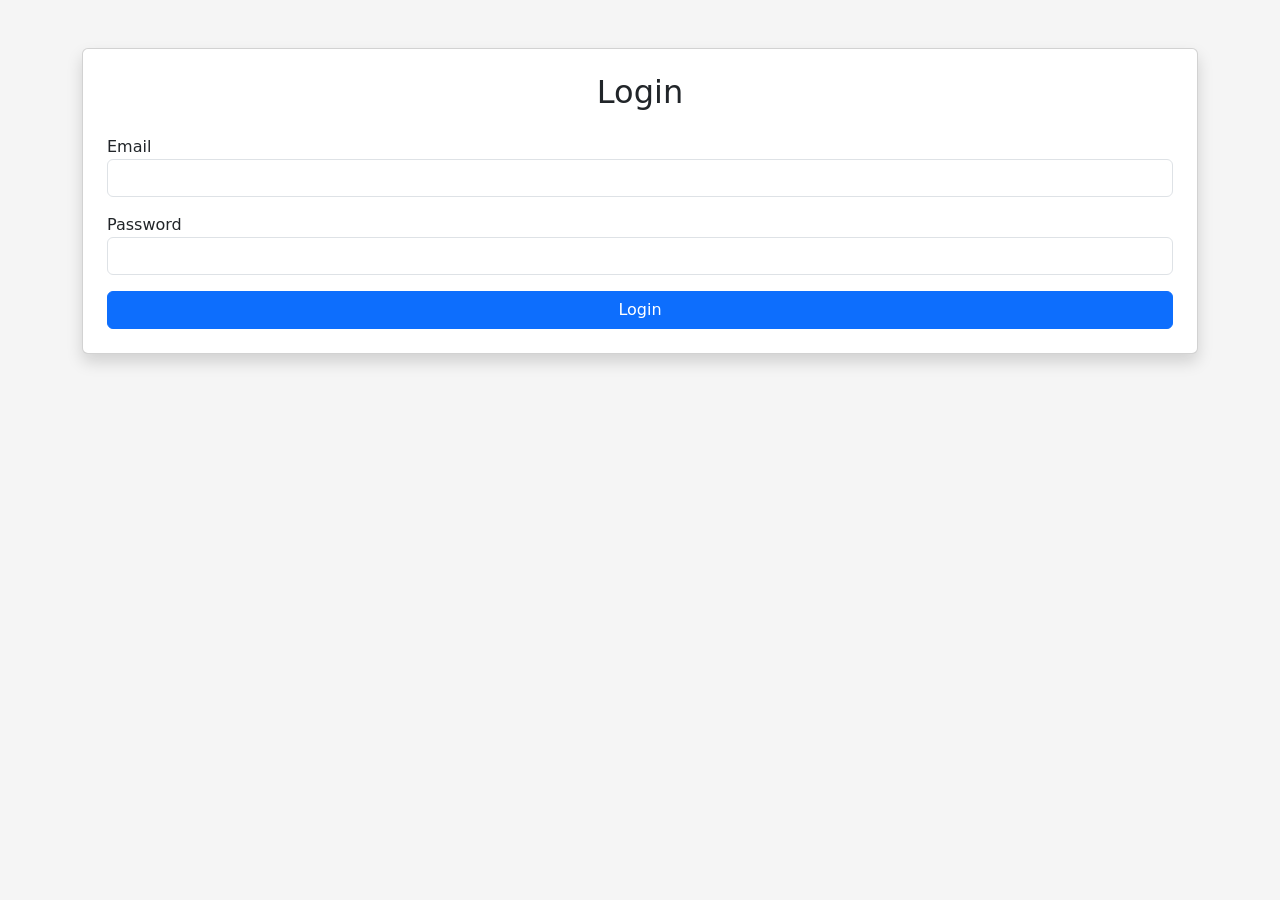
==== frontend/index.html @ d1f4c6a6 "Completed project setup and frontend structure" ====
<!DOCTYPE html>
<html lang="en">
<head>
    <meta charset="UTF-8">
    <meta name="viewport" content="width=device-width, initial-scale=1.0">
    <title>Employee Management</title>

    <link href="https://cdn.jsdelivr.net/npm/bootstrap@5.3.3/dist/css/bootstrap.min.css" rel="stylesheet">

    <link rel="stylesheet" href="style.css">
</head>
<body>

    <div class="container mt-5">
        <div class="card p-4 shadow">
            <h2 class="text-center mb-4">Login</h2>

            <form>
                <div class="mb-3">
                    <label>Email</label>
                    <input type="email" class="form-control">
                </div>

                <div class="mb-3">
                    <label>Password</label>
                    <input type="password" class="form-control">
                </div>

                <button class="btn btn-primary w-100">
                    Login
                </button>
            </form>
        </div>
    </div>

    <script src="script.js"></script>

</body>
</html>
---- frontend/style.css ----
body {
    background-color: #f5f5f5;
}
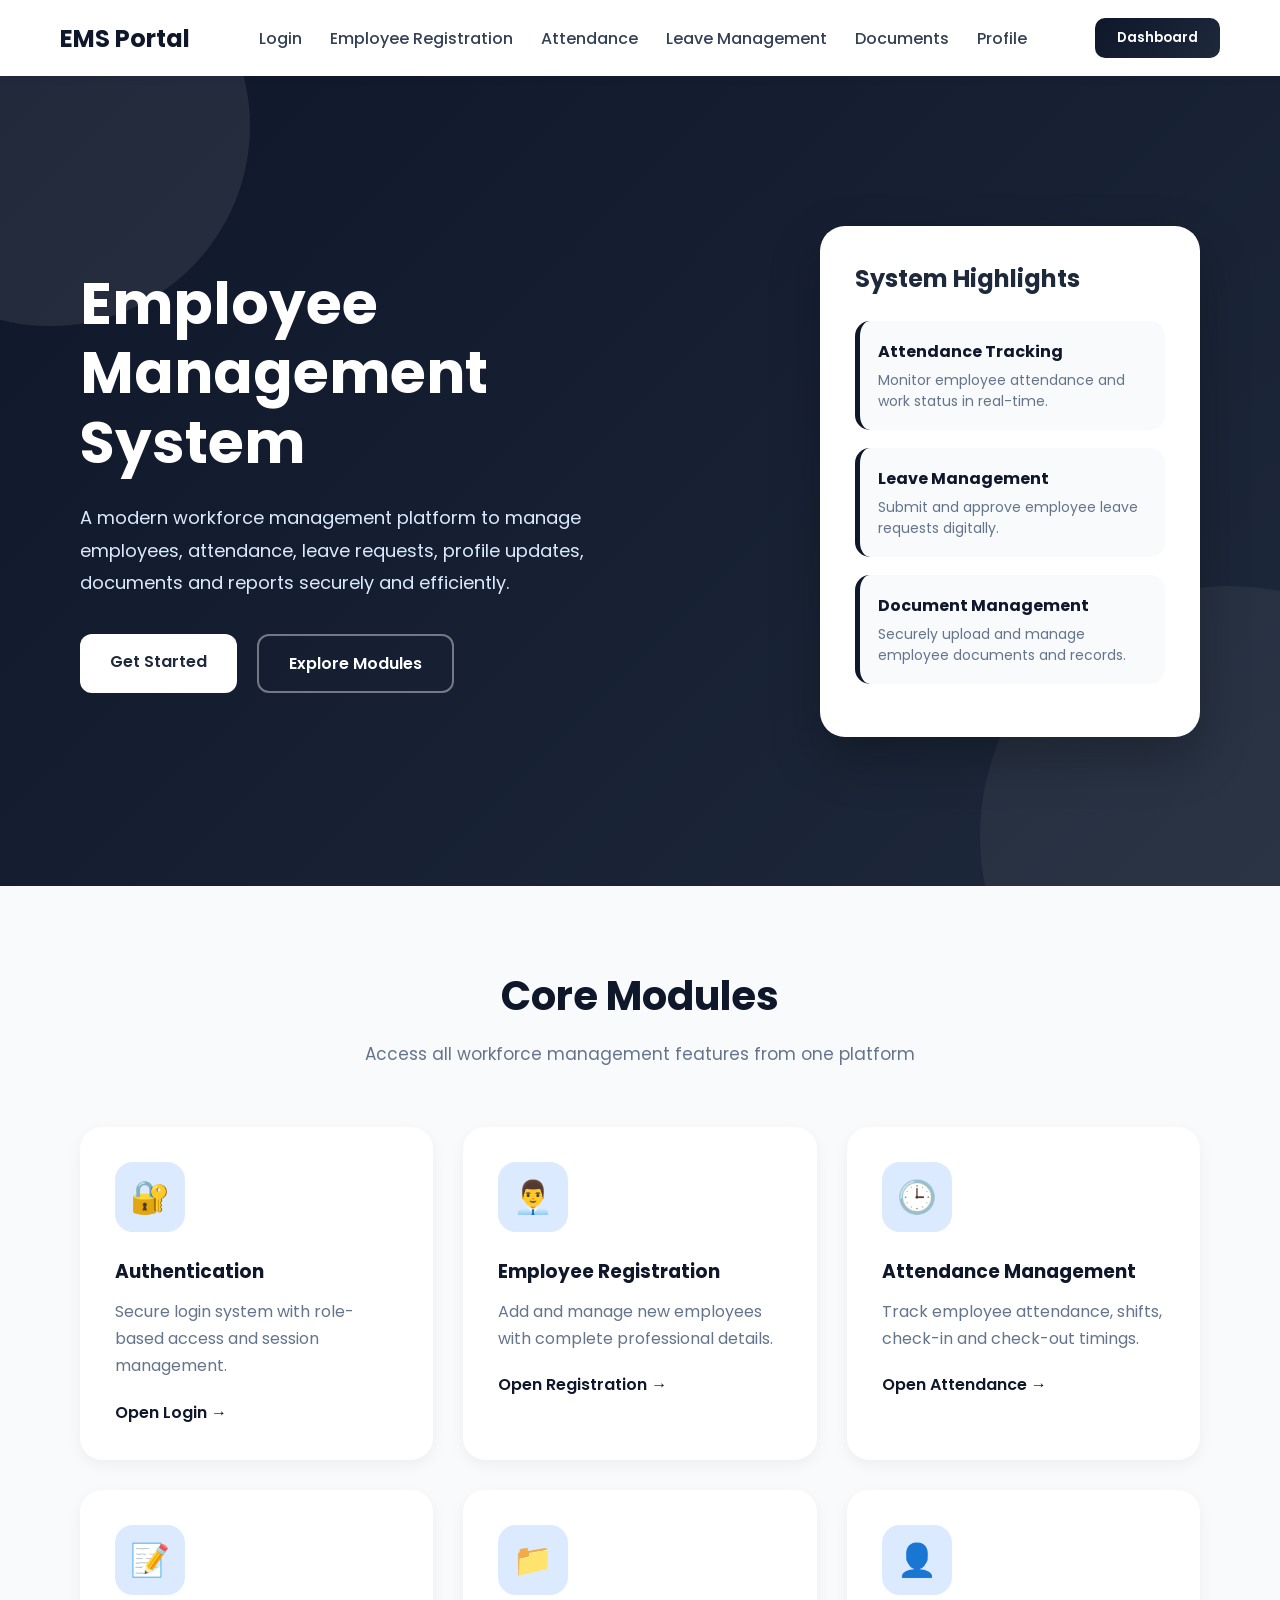
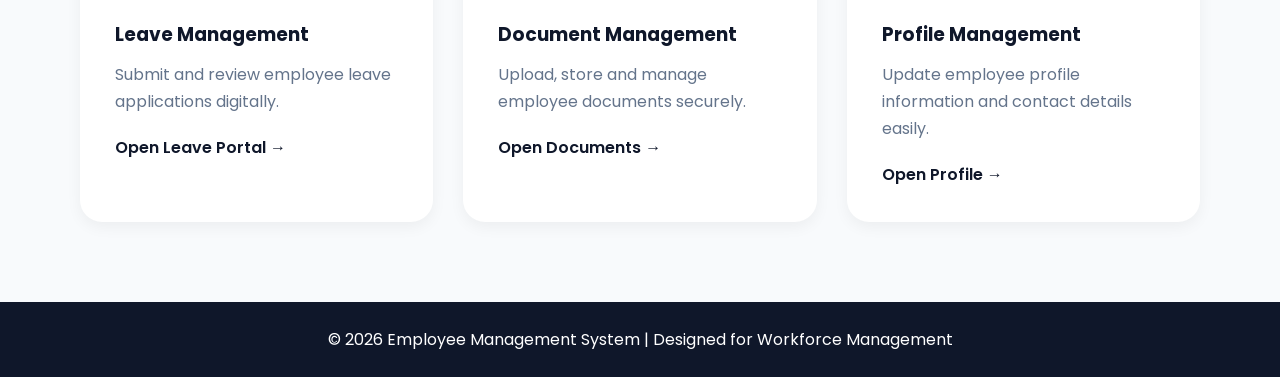
==== commit 46aa8d24: "added frontend" ====
--- a/frontend/index.html
+++ b/frontend/index.html
@@ -1,4 +1,4 @@
-<!DOCTYPE html>
+<!-- <!DOCTYPE html>
 <html lang="en">
 <head>
     <meta charset="UTF-8">
@@ -36,4 +36,280 @@
     <script src="script.js"></script>
 
 </body>
+</html> -->
+
+<!DOCTYPE html>
+<html lang="en">
+<head>
+  <meta charset="UTF-8">
+  <meta name="viewport" content="width=device-width, initial-scale=1.0">
+
+  <title>Employee Management System</title>
+
+  <link href="https://fonts.googleapis.com/css2?family=Poppins:wght@300;400;500;600;700&display=swap" rel="stylesheet">
+
+  <link rel="stylesheet" href="css/index.css">
+</head>
+
+<body>
+
+<!-- NAVBAR -->
+
+<nav class="navbar">
+
+  <div class="logo">
+    EMS Portal
+  </div>
+
+  <div class="nav-links">
+
+    <a href="loginForm.html">Login</a>
+
+    <a href="employeeRegForm.html">
+      Employee Registration
+    </a>
+
+    <a href="attendanceForm.html">
+      Attendance
+    </a>
+
+    <a href="leaveApplicationForm.html">
+      Leave Management
+    </a>
+
+    <a href="docUploadForm.html">
+      Documents
+    </a>
+
+    <a href="profileUpdateForm.html">
+      Profile
+    </a>
+
+  </div>
+
+  <button class="login-btn">
+    Dashboard
+  </button>
+
+</nav>
+
+<!-- HERO SECTION -->
+
+<section class="hero">
+
+  <div class="hero-content">
+
+    <h1>
+      Employee Management System
+    </h1>
+
+    <p>
+      A modern workforce management platform to manage employees,
+      attendance, leave requests, profile updates, documents and reports
+      securely and efficiently.
+    </p>
+
+    <div class="hero-buttons">
+
+      <a href="loginForm.html" class="primary-btn">
+        Get Started
+      </a>
+
+      <a href="#modules" class="secondary-btn">
+        Explore Modules
+      </a>
+
+    </div>
+
+  </div>
+
+  <!-- RIGHT CARD -->
+
+  <div class="hero-card">
+
+    <h2>System Highlights</h2>
+
+    <div class="mini-card">
+
+      <h4>Attendance Tracking</h4>
+
+      <p>
+        Monitor employee attendance and work status in real-time.
+      </p>
+
+    </div>
+
+    <div class="mini-card">
+
+      <h4>Leave Management</h4>
+
+      <p>
+        Submit and approve employee leave requests digitally.
+      </p>
+
+    </div>
+
+    <div class="mini-card">
+
+      <h4>Document Management</h4>
+
+      <p>
+        Securely upload and manage employee documents and records.
+      </p>
+
+    </div>
+
+  </div>
+
+</section>
+
+<!-- MODULES -->
+
+<section class="features" id="modules">
+
+  <div class="section-title">
+
+    <h2>Core Modules</h2>
+
+    <p>
+      Access all workforce management features from one platform
+    </p>
+
+  </div>
+
+  <div class="cards">
+
+    <!-- LOGIN -->
+
+    <div class="card">
+
+      <div class="card-icon">
+        🔐
+      </div>
+
+      <h3>Authentication</h3>
+
+      <p>
+        Secure login system with role-based access and session management.
+      </p>
+
+      <a href="loginForm.html">
+        Open Login →
+      </a>
+
+    </div>
+
+    <!-- REGISTRATION -->
+
+    <div class="card">
+
+      <div class="card-icon">
+        👨‍💼
+      </div>
+
+      <h3>Employee Registration</h3>
+
+      <p>
+        Add and manage new employees with complete professional details.
+      </p>
+
+      <a href="employeeRegForm.html">
+        Open Registration →
+      </a>
+
+    </div>
+
+    <!-- ATTENDANCE -->
+
+    <div class="card">
+
+      <div class="card-icon">
+        🕒
+      </div>
+
+      <h3>Attendance Management</h3>
+
+      <p>
+        Track employee attendance, shifts, check-in and check-out timings.
+      </p>
+
+      <a href="attendanceForm.html">
+        Open Attendance →
+      </a>
+
+    </div>
+
+    <!-- LEAVE -->
+
+    <div class="card">
+
+      <div class="card-icon">
+        📝
+      </div>
+
+      <h3>Leave Management</h3>
+
+      <p>
+        Submit and review employee leave applications digitally.
+      </p>
+
+      <a href="leaveApplicationForm.html">
+        Open Leave Portal →
+      </a>
+
+    </div>
+
+    <!-- DOCUMENTS -->
+
+    <div class="card">
+
+      <div class="card-icon">
+        📁
+      </div>
+
+      <h3>Document Management</h3>
+
+      <p>
+        Upload, store and manage employee documents securely.
+      </p>
+
+      <a href="docUploadForm.html">
+        Open Documents →
+      </a>
+
+    </div>
+
+    <!-- PROFILE -->
+
+    <div class="card">
+
+      <div class="card-icon">
+        👤
+      </div>
+
+      <h3>Profile Management</h3>
+
+      <p>
+        Update employee profile information and contact details easily.
+      </p>
+
+      <a href="profileUpdateForm.html">
+        Open Profile →
+      </a>
+
+    </div>
+
+  </div>
+
+</section>
+
+<!-- FOOTER -->
+
+<footer>
+
+  © 2026 Employee Management System | Designed for Workforce Management
+
+</footer>
+
+</body>
 </html>
--- a/frontend/css/index.css
+++ b/frontend/css/index.css
@@ -0,0 +1,299 @@
+*{
+      margin:0;
+      padding:0;
+      box-sizing:border-box;
+      font-family:'Poppins', sans-serif;
+    }
+
+    body{
+      background:#f8fafc;
+      overflow-x:hidden;
+    }
+
+    /* NAVBAR */
+
+    .navbar{
+      width:100%;
+      padding:18px 60px;
+      background:white;
+      display:flex;
+      justify-content:space-between;
+      align-items:center;
+      box-shadow:0 2px 10px rgba(0,0,0,0.05);
+      position:sticky;
+      top:0;
+      z-index:100;
+    }
+
+    .logo{
+      font-size:24px;
+      font-weight:700;
+      color:#0f172a;
+    }
+
+    .nav-links{
+      display:flex;
+      gap:28px;
+    }
+
+    .nav-links a{
+      text-decoration:none;
+      color:#334155;
+      font-weight:500;
+      transition:0.3s;
+    }
+
+    .nav-links a:hover{
+      color:#0f172a;
+    }
+
+    .login-btn{
+      padding:10px 22px;
+      border:none;
+      border-radius:10px;
+      background: linear-gradient(135deg, #0f172a, #1e293b);
+      color:white;
+      cursor:pointer;
+      font-weight:600;
+      transition:0.3s;
+    }
+
+    .login-btn:hover{
+      transform:translateY(-2px);
+      box-shadow:0 10px 20px rgba(37,99,235,0.2);
+    }
+
+    /* HERO SECTION */
+
+    .hero{
+      min-height:90vh;
+      display:flex;
+      justify-content:space-between;
+      align-items:center;
+      padding:80px 80px;
+      background:linear-gradient(135deg,#0f172a,#1e293b);
+      color:white;
+      position:relative;
+      overflow:hidden;
+    }
+
+    .hero::before{
+      content:'';
+      position:absolute;
+      width:400px;
+      height:400px;
+      background:rgba(255,255,255,0.08);
+      border-radius:50%;
+      top:-150px;
+      left:-150px;
+    }
+
+    .hero::after{
+      content:'';
+      position:absolute;
+      width:500px;
+      height:500px;
+      background:rgba(255,255,255,0.05);
+      border-radius:50%;
+      bottom:-200px;
+      right:-200px;
+    }
+
+    .hero-content{
+      width:50%;
+      z-index:2;
+    }
+
+    .hero-content h1{
+      font-size:58px;
+      line-height:1.2;
+      margin-bottom:25px;
+    }
+
+    .hero-content p{
+      font-size:18px;
+      line-height:1.8;
+      color:#dbeafe;
+      margin-bottom:35px;
+    }
+
+    .hero-buttons{
+      display:flex;
+      gap:20px;
+    }
+
+    .primary-btn,
+    .secondary-btn{
+      padding:15px 30px;
+      border-radius:12px;
+      text-decoration:none;
+      font-weight:600;
+      transition:0.3s;
+    }
+
+    .primary-btn{
+      background:white;
+      color:#1e293b;
+    }
+
+    .primary-btn:hover{
+      transform:translateY(-3px);
+    }
+
+    .secondary-btn{
+      border:2px solid rgba(255,255,255,0.4);
+      color:white;
+    }
+
+    .secondary-btn:hover{
+      background:rgba(255,255,255,0.1);
+    }
+
+    .hero-card{
+      width:380px;
+      background:white;
+      border-radius:25px;
+      padding:35px;
+      color:#0f172a;
+      box-shadow:0 20px 50px rgba(0,0,0,0.25);
+      z-index:2;
+    }
+
+    .hero-card h2{
+      margin-bottom:25px;
+      color:#1e293b;
+    }
+
+    .mini-card{
+      background:#f8fafc;
+      padding:18px;
+      border-radius:15px;
+      margin-bottom:18px;
+      border-left:5px solid #0f172a;
+    }
+
+    .mini-card h4{
+      margin-bottom:6px;
+      color:#0f172a;
+    }
+
+    .mini-card p{
+      color:#64748b;
+      font-size:14px;
+    }
+
+    /* FEATURES SECTION */
+
+    .features{
+      padding:80px;
+      background:#f8fafc;
+    }
+
+    .section-title{
+      text-align:center;
+      margin-bottom:60px;
+    }
+
+    .section-title h2{
+      font-size:40px;
+      color:#0f172a;
+      margin-bottom:15px;
+    }
+
+    .section-title p{
+      color:#64748b;
+      font-size:17px;
+    }
+
+    .cards{
+      display:grid;
+      grid-template-columns:repeat(auto-fit,minmax(280px,1fr));
+      gap:30px;
+    }
+
+    .card{
+      background:white;
+      padding:35px;
+      border-radius:22px;
+      transition:0.3s;
+      box-shadow:0 5px 15px rgba(0,0,0,0.05);
+    }
+
+    .card:hover{
+      transform:translateY(-8px);
+      box-shadow:0 15px 35px rgba(0,0,0,0.1);
+    }
+
+    .card-icon{
+      width:70px;
+      height:70px;
+      border-radius:18px;
+      background:#dbeafe;
+      display:flex;
+      justify-content:center;
+      align-items:center;
+      font-size:32px;
+      margin-bottom:25px;
+    }
+
+    .card h3{
+      margin-bottom:12px;
+      color:#0f172a;
+    }
+
+    .card p{
+      color:#64748b;
+      line-height:1.7;
+      margin-bottom:20px;
+    }
+
+    .card a{
+      text-decoration:none;
+      color:#0f172a;
+      font-weight:600;
+    }
+
+    /* FOOTER */
+
+    footer{
+      background:#0f172a;
+      color:white;
+      padding:25px;
+      text-align:center;
+    }
+
+    /* RESPONSIVE */
+
+    @media(max-width:1000px){
+
+      .hero{
+        flex-direction:column;
+        gap:50px;
+        padding:60px 25px;
+      }
+
+      .hero-content{
+        width:100%;
+        text-align:center;
+      }
+
+      .hero-content h1{
+        font-size:42px;
+      }
+
+      .hero-buttons{
+        justify-content:center;
+      }
+
+      .navbar{
+        padding:18px 25px;
+        flex-direction:column;
+        gap:15px;
+      }
+
+      .nav-links{
+        flex-wrap:wrap;
+        justify-content:center;
+      }
+
+    }
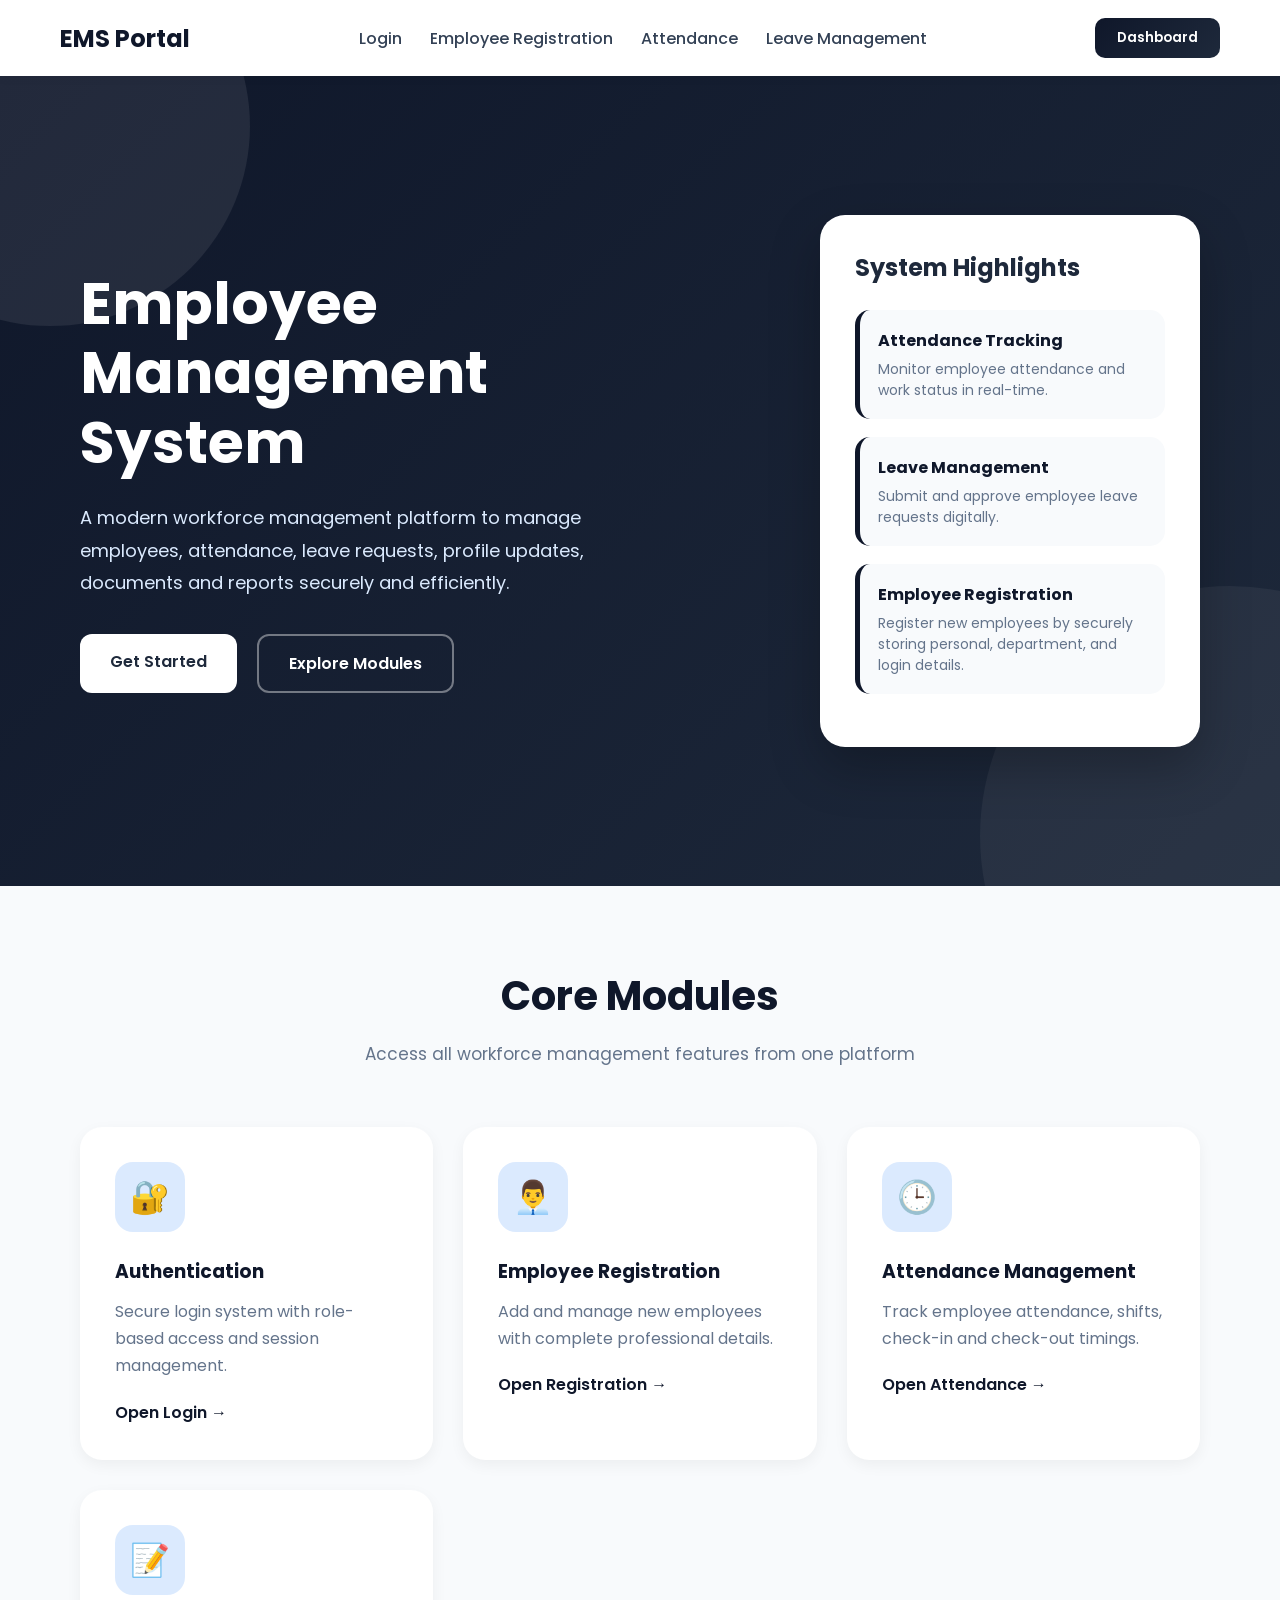
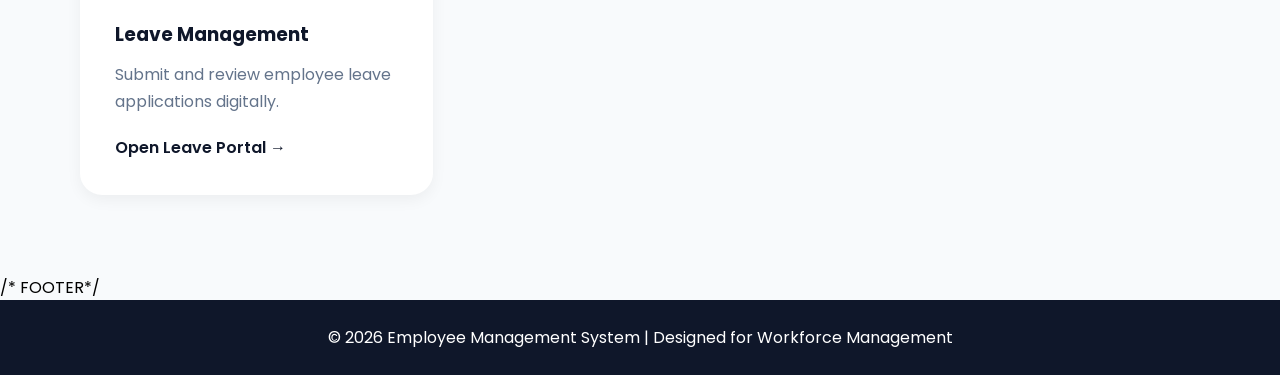
==== commit d220e9b4: "implemented dynamic logged-in user integration using JWT" ====
--- a/frontend/index.html
+++ b/frontend/index.html
@@ -1,43 +1,3 @@
-<!-- <!DOCTYPE html>
-<html lang="en">
-<head>
-    <meta charset="UTF-8">
-    <meta name="viewport" content="width=device-width, initial-scale=1.0">
-    <title>Employee Management</title>
-
-    <link href="https://cdn.jsdelivr.net/npm/bootstrap@5.3.3/dist/css/bootstrap.min.css" rel="stylesheet">
-
-    <link rel="stylesheet" href="style.css">
-</head>
-<body>
-
-    <div class="container mt-5">
-        <div class="card p-4 shadow">
-            <h2 class="text-center mb-4">Login</h2>
-
-            <form>
-                <div class="mb-3">
-                    <label>Email</label>
-                    <input type="email" class="form-control">
-                </div>
-
-                <div class="mb-3">
-                    <label>Password</label>
-                    <input type="password" class="form-control">
-                </div>
-
-                <button class="btn btn-primary w-100">
-                    Login
-                </button>
-            </form>
-        </div>
-    </div>
-
-    <script src="script.js"></script>
-
-</body>
-</html> -->
-
 <!DOCTYPE html>
 <html lang="en">
 <head>
@@ -53,7 +13,6 @@
 
 <body>
 
-<!-- NAVBAR -->
 
 <nav class="navbar">
 
@@ -75,14 +34,6 @@
 
     <a href="leaveApplicationForm.html">
       Leave Management
-    </a>
-
-    <a href="docUploadForm.html">
-      Documents
-    </a>
-
-    <a href="profileUpdateForm.html">
-      Profile
     </a>
 
   </div>
@@ -151,13 +102,13 @@
 
     <div class="mini-card">
 
-      <h4>Document Management</h4>
-
-      <p>
-        Securely upload and manage employee documents and records.
-      </p>
-
-    </div>
+  <h4>Employee Registration</h4>
+
+  <p>
+    Register new employees by securely storing personal, department, and login details.
+  </p>
+
+</div>
 
   </div>
 
@@ -259,51 +210,11 @@
 
     </div>
 
-    <!-- DOCUMENTS -->
-
-    <div class="card">
-
-      <div class="card-icon">
-        📁
-      </div>
-
-      <h3>Document Management</h3>
-
-      <p>
-        Upload, store and manage employee documents securely.
-      </p>
-
-      <a href="docUploadForm.html">
-        Open Documents →
-      </a>
-
-    </div>
-
-    <!-- PROFILE -->
-
-    <div class="card">
-
-      <div class="card-icon">
-        👤
-      </div>
-
-      <h3>Profile Management</h3>
-
-      <p>
-        Update employee profile information and contact details easily.
-      </p>
-
-      <a href="profileUpdateForm.html">
-        Open Profile →
-      </a>
-
-    </div>
-
   </div>
 
 </section>
 
-<!-- FOOTER -->
+/* FOOTER*/
 
 <footer>
 
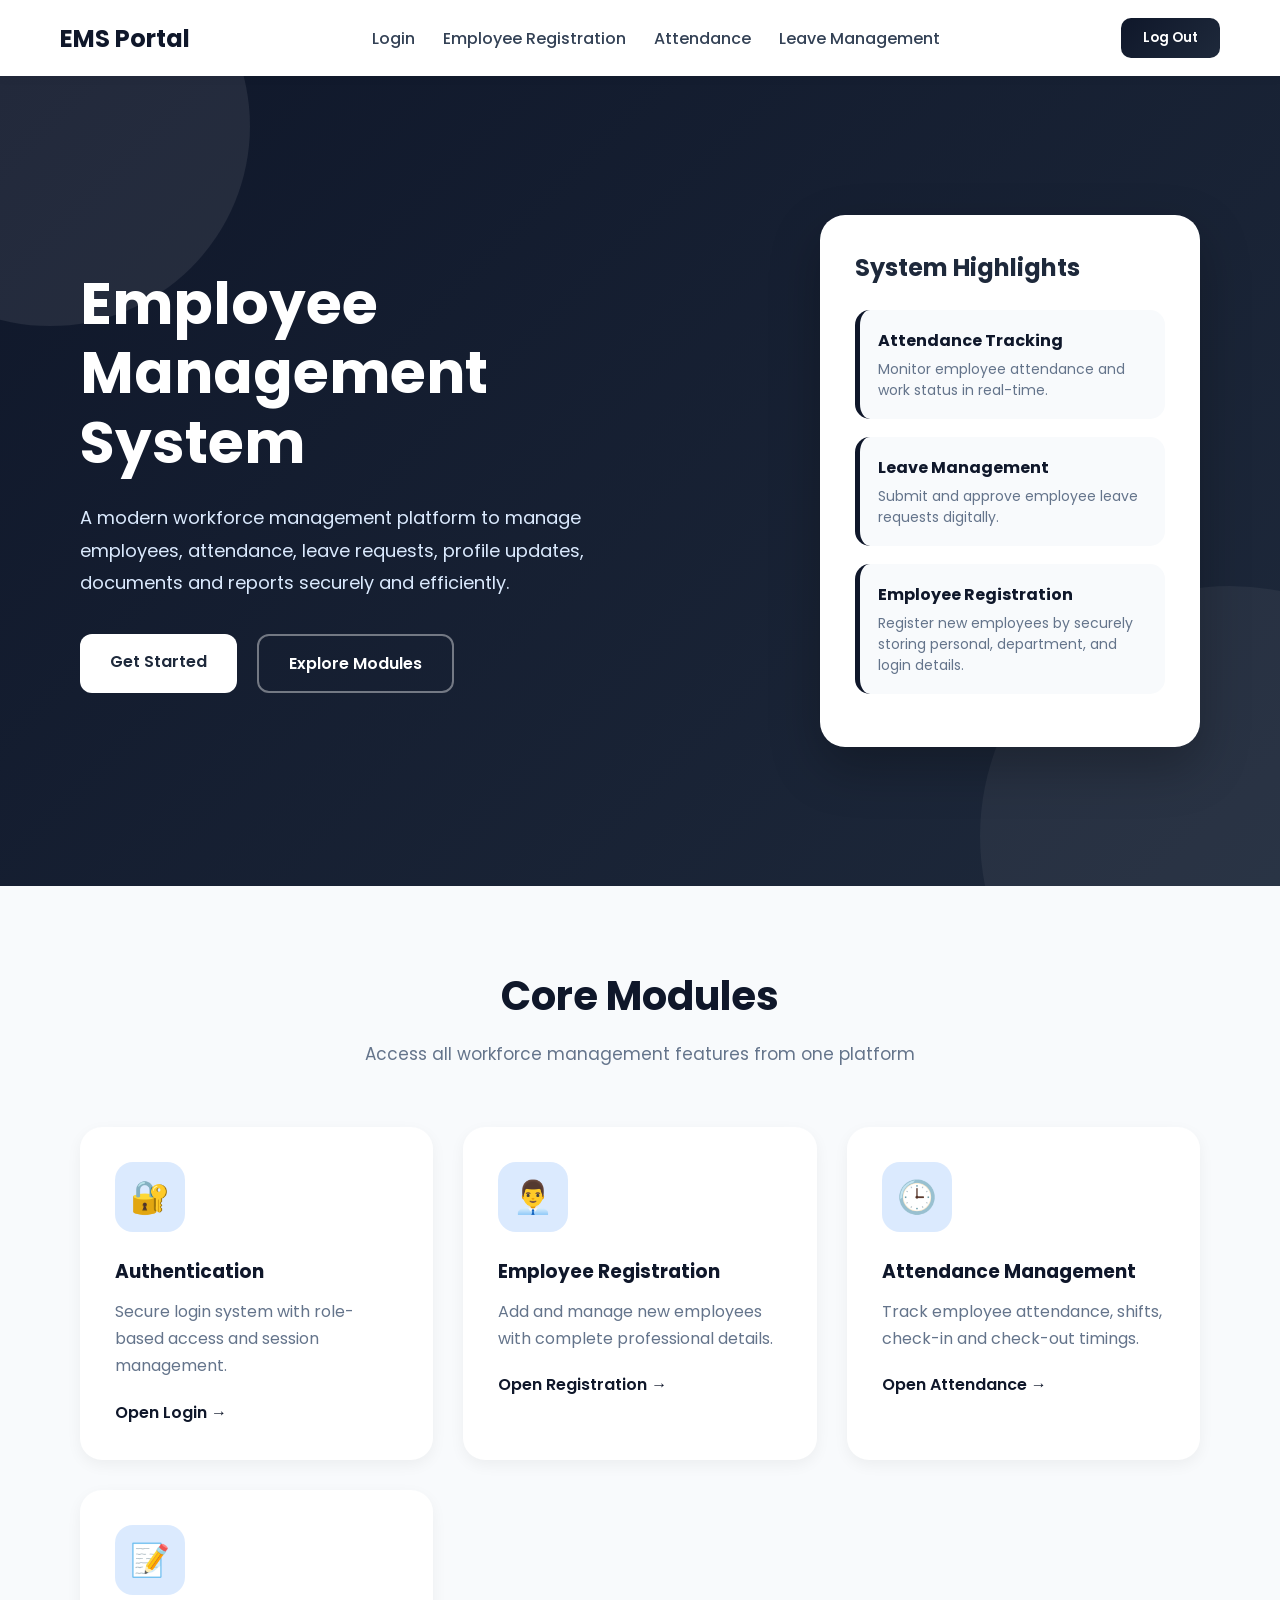
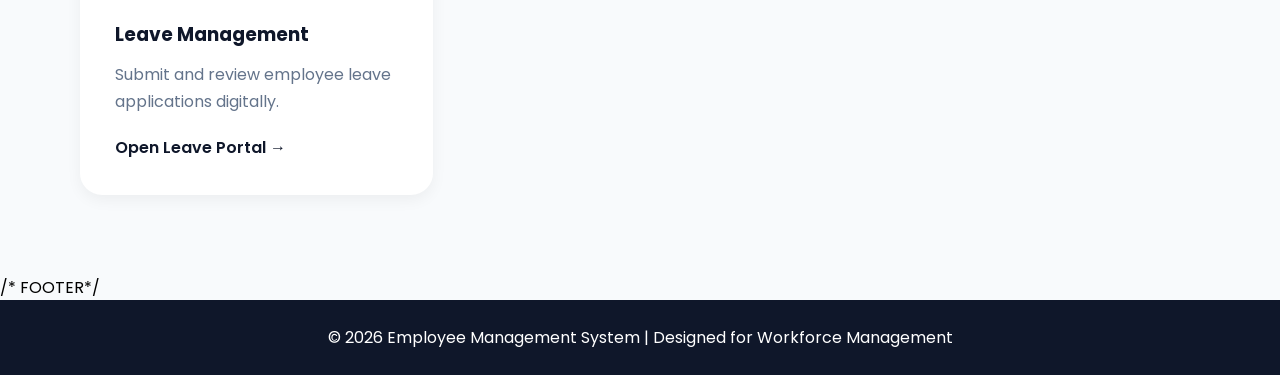
==== commit 6a8cf63a: "implement role-based task assignment and task tracking in attendance module" ====
--- a/frontend/index.html
+++ b/frontend/index.html
@@ -38,8 +38,8 @@
 
   </div>
 
-  <button class="login-btn">
-    Dashboard
+  <button id="logoutBtn">
+    Log Out
   </button>
 
 </nav>
@@ -222,5 +222,18 @@
 
 </footer>
 
+<script>
+document.getElementById("logoutBtn")
+.addEventListener("click", function(){
+
+    localStorage.removeItem("token");
+
+    localStorage.removeItem("role");
+
+    window.location.href =
+    "loginForm.html";
+
+});
+</script>
 </body>
 </html>
--- a/frontend/css/index.css
+++ b/frontend/css/index.css
@@ -48,6 +48,17 @@
     }
 
     .login-btn{
+      padding:10px 22px;
+      border:none;
+      border-radius:10px;
+      background: linear-gradient(135deg, #0f172a, #1e293b);
+      color:white;
+      cursor:pointer;
+      font-weight:600;
+      transition:0.3s;
+    }
+
+    #logoutBtn{
       padding:10px 22px;
       border:none;
       border-radius:10px;
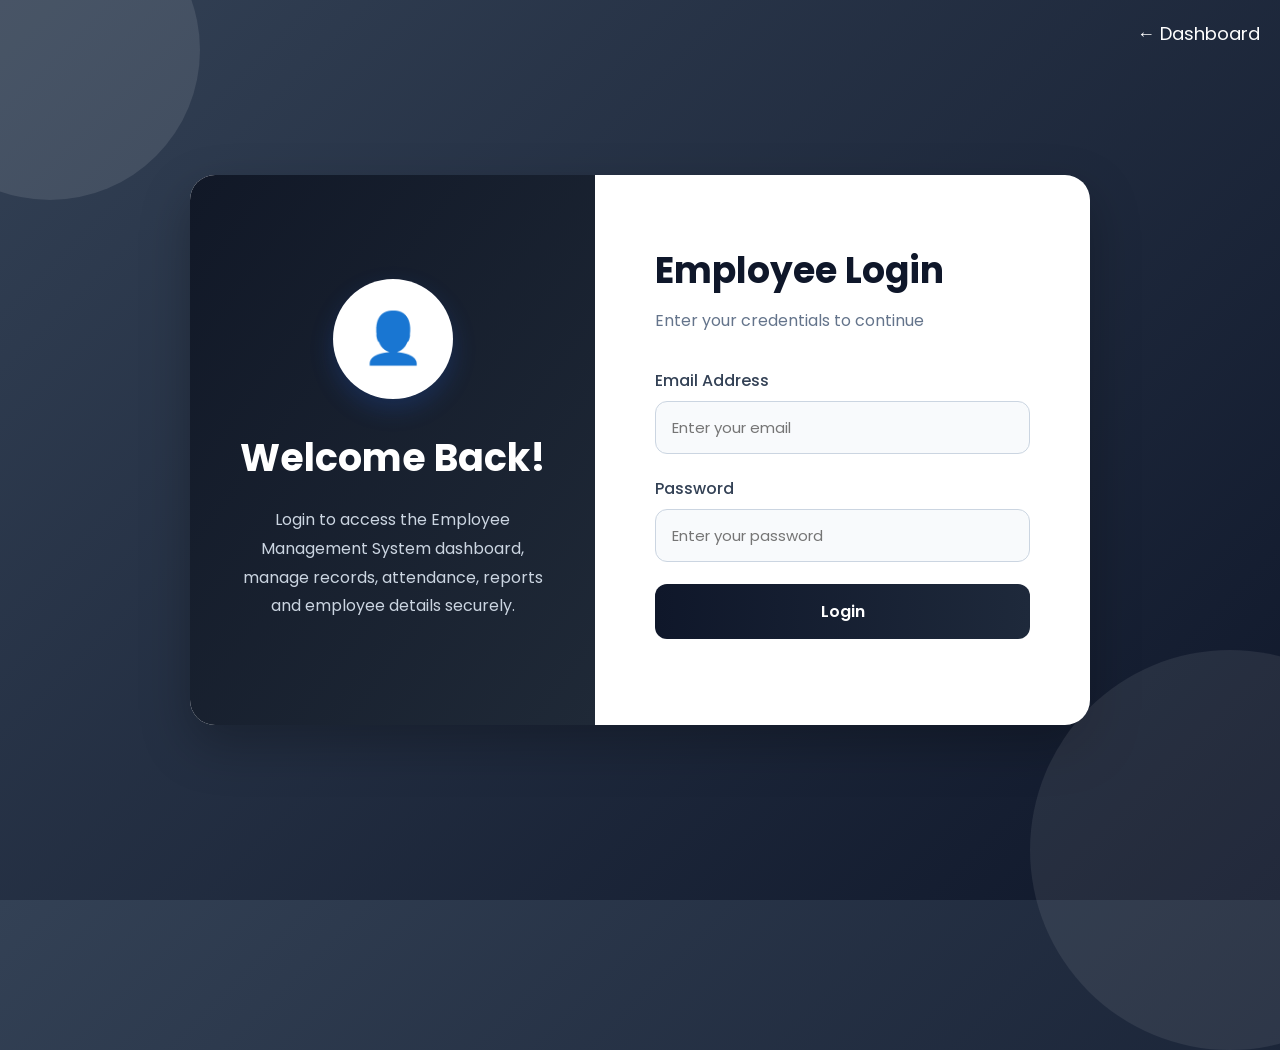
==== commit 5d89bd70: "validations and fixes" ====
--- a/frontend/index.html
+++ b/frontend/index.html
@@ -13,7 +13,7 @@
 
 <body>
 
-
+<div id="pageContent">
 <nav class="navbar">
 
   <div class="logo">
@@ -21,8 +21,6 @@
   </div>
 
   <div class="nav-links">
-
-    <a href="loginForm.html">Login</a>
 
     <a href="employeeRegForm.html">
       Employee Registration
@@ -38,9 +36,8 @@
 
   </div>
 
-  <button id="logoutBtn">
-    Log Out
-  </button>
+ <button id="authBtn">LogOut
+</button>
 
 </nav>
 
@@ -214,26 +211,13 @@
 
 </section>
 
-/* FOOTER*/
 
 <footer>
 
   © 2026 Employee Management System | Designed for Workforce Management
 
 </footer>
-
-<script>
-document.getElementById("logoutBtn")
-.addEventListener("click", function(){
-
-    localStorage.removeItem("token");
-
-    localStorage.removeItem("role");
-
-    window.location.href =
-    "loginForm.html";
-
-});
-</script>
+</div>
+<script src="js/index.js"></script>
 </body>
 </html>
--- a/frontend/css/index.css
+++ b/frontend/css/index.css
@@ -9,6 +9,10 @@
       background:#f8fafc;
       overflow-x:hidden;
     }
+
+    #pageContent{
+    display:none;
+}
 
     /* NAVBAR */
 
@@ -58,7 +62,7 @@
       transition:0.3s;
     }
 
-    #logoutBtn{
+    #authBtn{
       padding:10px 22px;
       border:none;
       border-radius:10px;
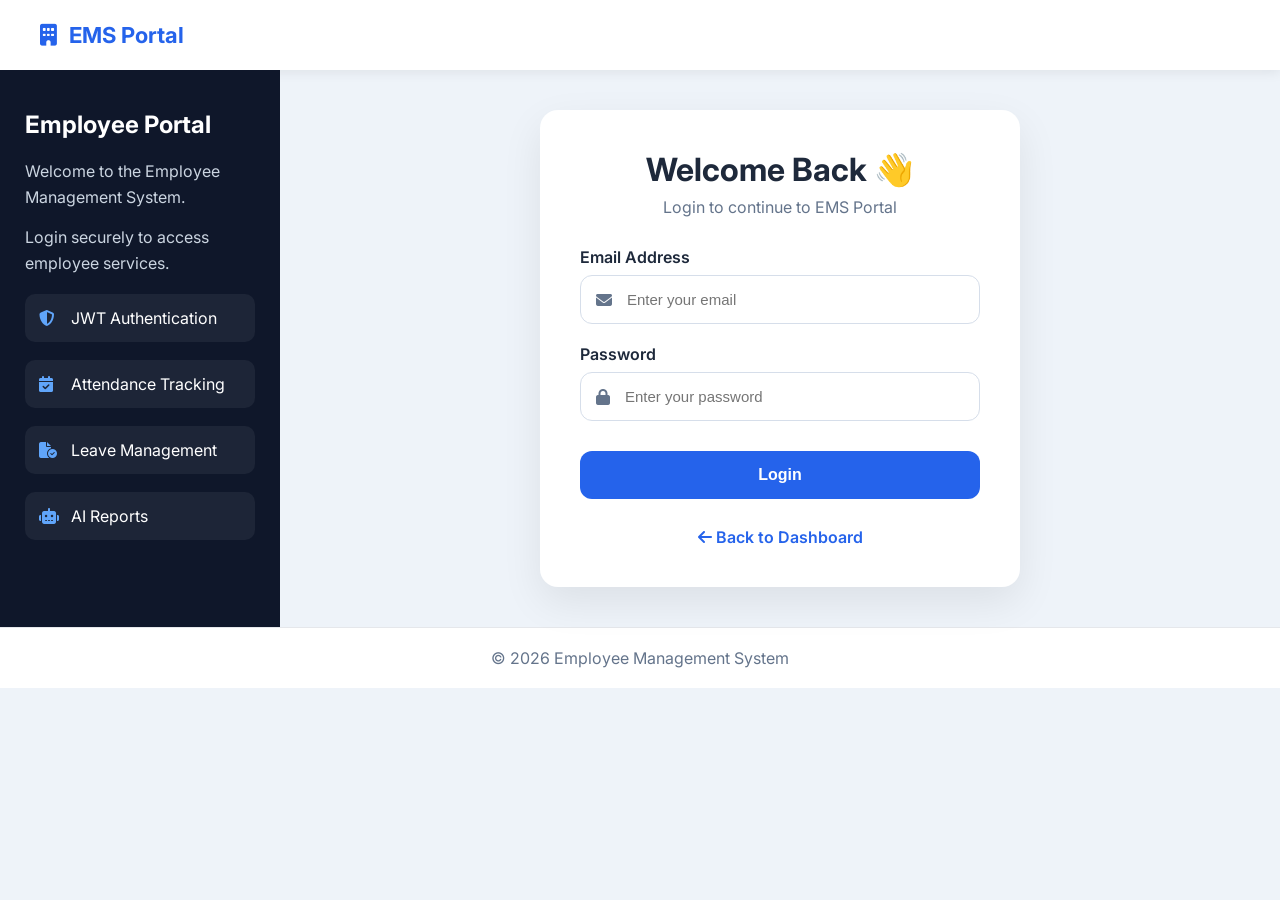
==== commit 7dfc3781: "frontend appearance changes" ====
--- a/frontend/index.html
+++ b/frontend/index.html
@@ -1,4 +1,4 @@
-<!DOCTYPE html>
+<!-- <!DOCTYPE html>
 <html lang="en">
 <head>
   <meta charset="UTF-8">
@@ -41,8 +41,7 @@
 
 </nav>
 
-<!-- HERO SECTION -->
-
+ 
 <section class="hero">
 
   <div class="hero-content">
@@ -71,7 +70,7 @@
 
   </div>
 
-  <!-- RIGHT CARD -->
+
 
   <div class="hero-card">
 
@@ -111,7 +110,7 @@
 
 </section>
 
-<!-- MODULES -->
+
 
 <section class="features" id="modules">
 
@@ -127,7 +126,7 @@
 
   <div class="cards">
 
-    <!-- LOGIN -->
+    
 
     <div class="card">
 
@@ -147,7 +146,7 @@
 
     </div>
 
-    <!-- REGISTRATION -->
+    
 
     <div class="card">
 
@@ -167,7 +166,7 @@
 
     </div>
 
-    <!-- ATTENDANCE -->
+   
 
     <div class="card">
 
@@ -187,7 +186,7 @@
 
     </div>
 
-    <!-- LEAVE -->
+   
 
     <div class="card">
 
@@ -220,4 +219,370 @@
 </div>
 <script src="js/index.js"></script>
 </body>
+</html> -->
+
+<!DOCTYPE html>
+<html lang="en">
+
+<head>
+
+    <meta charset="UTF-8">
+
+    <meta name="viewport"
+          content="width=device-width, initial-scale=1.0">
+
+    <title>Employee Management System</title>
+
+    <link rel="preconnect"
+          href="https://fonts.googleapis.com">
+
+    <link rel="preconnect"
+          href="https://fonts.gstatic.com"
+          crossorigin>
+
+    <link href="https://fonts.googleapis.com/css2?family=Inter:wght@300;400;500;600;700;800&display=swap"
+          rel="stylesheet">
+
+    <link rel="stylesheet"
+          href="https://cdnjs.cloudflare.com/ajax/libs/font-awesome/6.6.0/css/all.min.css">
+
+    <link rel="stylesheet"
+          href="css/index.css">
+
+</head>
+
+<body>
+
+<div id="pageContent">
+
+<header class="topbar">
+
+    <div class="logo">
+
+        <i class="fa-solid fa-building"></i>
+
+        EMS Portal
+
+    </div>
+
+    <div class="topbar-right">
+
+        <span id="welcomeText">
+
+            Welcome 
+
+        </span>
+
+        <button id="authBtn">
+
+            Logout
+
+        </button>
+
+    </div>
+
+</header>
+
+
+
+<div class="dashboard">
+
+<!-- Sidebar -->
+
+<aside class="sidebar">
+
+    <h3>
+
+        Main Menu
+
+    </h3>
+
+    <a href="employeeRegForm.html">
+
+        <i class="fa-solid fa-user-plus"></i>
+
+        Employee Registration
+
+    </a>
+
+    <a href="attendanceForm.html">
+
+        <i class="fa-solid fa-calendar-check"></i>
+
+        Attendance
+
+    </a>
+
+    <a href="leaveApplicationForm.html">
+
+        <i class="fa-solid fa-file-circle-check"></i>
+
+        Leave Management
+
+    </a>
+
+    <a href="loginForm.html">
+
+        <i class="fa-solid fa-right-to-bracket"></i>
+
+        Login
+
+    </a>
+
+</aside>
+
+
+
+<!-- Main -->
+
+<main class="content">
+
+<section class="welcome">
+
+    <h1>
+
+        Employee Management Dashboard
+
+    </h1>
+
+    <p>
+
+        Manage employees, attendance, leave requests and AI powered reports
+        from one centralized workspace.
+
+    </p>
+
+</section>
+
+
+
+<!-- Quick Actions -->
+
+<section>
+
+<h2 class="section-heading">
+
+Quick Access
+
+</h2>
+
+<div class="quick-grid">
+
+<div class="dashboard-card">
+
+<i class="fa-solid fa-user-plus"></i>
+
+<h3>
+
+Employee Registration
+
+</h3>
+
+<p>
+
+Register new employees and manage personal details.
+
+</p>
+
+<a href="employeeRegForm.html">
+
+Open Module
+
+</a>
+
+</div>
+
+
+
+<div class="dashboard-card">
+
+<i class="fa-solid fa-calendar-check"></i>
+
+<h3>
+
+Attendance
+
+</h3>
+
+<p>
+
+Track employee attendance and working hours.
+
+</p>
+
+<a href="attendanceForm.html">
+
+Open Module
+
+</a>
+
+</div>
+
+
+
+<div class="dashboard-card">
+
+<i class="fa-solid fa-file-circle-check"></i>
+
+<h3>
+
+Leave Management
+
+</h3>
+
+<p>
+
+Submit, approve and manage leave applications.
+
+</p>
+
+<a href="leaveApplicationForm.html">
+
+Open Module
+
+</a>
+
+</div>
+
+
+
+<div class="dashboard-card"
+     id="aiCard">
+
+<i class="fa-solid fa-robot"></i>
+
+<h3>
+
+AI Reports
+
+</h3>
+
+<p>
+
+Generate AI-powered employee performance reports.
+
+</p>
+
+<a href="attendanceForm.html">
+
+Generate Report
+
+</a>
+
+</div>
+
+</div>
+
+</section>
+
+
+
+<!-- About -->
+
+<section class="about-card">
+
+<h2>Workspace Overview</h2>
+
+<div class="about-grid">
+
+<div>
+
+<h4>
+
+✔ Secure Authentication
+
+</h4>
+
+<p>
+
+Role-based login with JWT authentication.
+
+</p>
+
+</div>
+
+<div>
+
+<h4>
+
+✔ Attendance Tracking
+
+</h4>
+
+<p>
+
+Check-in, check-out and attendance history.
+
+</p>
+
+</div>
+
+<div>
+
+<h4>
+
+✔ Leave Workflow
+
+</h4>
+
+<p>
+
+Employees apply while HR/Admin approves digitally.
+
+</p>
+
+</div>
+
+<div>
+
+<h4>
+
+✔ AI Analytics
+
+</h4>
+
+<p>
+
+Generate performance reports.
+
+</p>
+
+</div>
+
+</div>
+
+</section>
+
+</main>
+
+</div>
+
+
+
+<footer>
+
+© 2026 Employee Management System
+
+</footer>
+
+</div>
+
+
+
+<script>
+
+const role = localStorage.getItem("role");
+
+if(role !== "ADMIN"){
+
+    document.getElementById("aiCard").style.display="none";
+
+}
+
+</script>
+
+<script src="js/index.js"></script>
+
+</body>
+
 </html>
--- a/frontend/css/index.css
+++ b/frontend/css/index.css
@@ -1,314 +1,813 @@
+
 *{
-      margin:0;
-      padding:0;
-      box-sizing:border-box;
-      font-family:'Poppins', sans-serif;
+    margin:0;
+    padding:0;
+    box-sizing:border-box;
+}
+
+html{
+    scroll-behavior:smooth;
+}
+
+body{
+
+    font-family:"Inter",sans-serif;
+
+    background:#f4f7fb;
+
+    color:#1e293b;
+
+}
+
+/* ===================================================
+   TOP BAR
+=================================================== */
+
+.topbar{
+
+    position:fixed;
+
+    top:0;
+
+    left:0;
+
+    width:100%;
+
+    height:70px;
+
+    background:#ffffff;
+
+    display:flex;
+
+    align-items:center;
+
+    justify-content:space-between;
+
+    padding:0 40px;
+
+    box-shadow:0 2px 10px rgba(0,0,0,.08);
+
+    z-index:1000;
+
+}
+
+.logo{
+
+    font-size:24px;
+
+    font-weight:700;
+
+    color:#2563eb;
+
+    display:flex;
+
+    gap:10px;
+
+    align-items:center;
+
+}
+
+.logo i{
+
+    font-size:22px;
+
+}
+
+.topbar-right{
+
+    display:flex;
+
+    align-items:center;
+
+    gap:20px;
+
+}
+
+#welcomeText{
+
+    color:#64748b;
+
+    font-size:15px;
+
+    font-weight:500;
+
+}
+
+#authBtn{
+
+    background:#2563eb;
+
+    color:white;
+
+    border:none;
+
+    padding:10px 20px;
+
+    border-radius:8px;
+
+    cursor:pointer;
+
+    font-weight:600;
+
+    transition:.25s;
+
+}
+
+#authBtn:hover{
+
+    transform:translateY(-2px);
+
+    background:#1d4ed8;
+
+}
+
+/* ===================================================
+   MAIN LAYOUT
+=================================================== */
+
+.dashboard{
+
+    display:flex;
+
+    margin-top:70px;
+
+    min-height:calc(100vh - 70px);
+
+}
+
+/* ===================================================
+   SIDEBAR
+=================================================== */
+
+.sidebar{
+
+    width:250px;
+
+    background:white;
+
+    border-right:1px solid #e5e7eb;
+
+    padding:35px 20px;
+
+    position:sticky;
+
+    top:70px;
+
+    height:calc(100vh - 70px);
+
+}
+
+.sidebar h3{
+
+    color:#94a3b8;
+
+    text-transform:uppercase;
+
+    font-size:13px;
+
+    margin-bottom:25px;
+
+    letter-spacing:1px;
+
+}
+
+.sidebar a{
+
+    display:flex;
+
+    align-items:center;
+
+    gap:15px;
+
+    text-decoration:none;
+
+    color:#334155;
+
+    padding:14px 16px;
+
+    border-radius:10px;
+
+    margin-bottom:12px;
+
+    transition:.25s;
+
+    font-weight:500;
+
+}
+
+.sidebar a:hover{
+
+    background:#2563eb;
+
+    color:white;
+
+    transform:translateX(5px);
+
+}
+
+.sidebar i{
+
+    width:20px;
+
+    text-align:center;
+
+}
+
+/* ===================================================
+   CONTENT
+=================================================== */
+
+.content{
+
+    flex:1;
+
+    padding:45px;
+
+}
+
+/* ===================================================
+   WELCOME
+=================================================== */
+
+.welcome{
+
+    margin-bottom:40px;
+
+}
+
+.welcome h1{
+
+    font-size:38px;
+
+    font-weight:800;
+
+    margin-bottom:12px;
+
+    color:#0f172a;
+
+}
+
+.welcome p{
+
+    font-size:17px;
+
+    color:#64748b;
+
+    line-height:1.8;
+
+    max-width:700px;
+
+}
+
+/* ===================================================
+   SECTION TITLE
+=================================================== */
+
+.section-heading{
+
+    font-size:24px;
+
+    font-weight:700;
+
+    margin-bottom:25px;
+
+}
+
+/* ===================================================
+   QUICK GRID
+=================================================== */
+
+.quick-grid{
+
+    display:grid;
+
+    grid-template-columns:repeat(auto-fit,minmax(250px,1fr));
+
+    gap:25px;
+
+    margin-bottom:50px;
+
+}
+
+/* ===================================================
+   DASHBOARD CARD
+=================================================== */
+
+.dashboard-card{
+
+    background:white;
+
+    border-radius:16px;
+
+    padding:30px;
+
+    box-shadow:0 8px 24px rgba(0,0,0,.06);
+
+    transition:.3s;
+
+    border:1px solid #edf2f7;
+
+}
+
+.dashboard-card:hover{
+
+    transform:translateY(-6px);
+
+    box-shadow:0 18px 40px rgba(37,99,235,.12);
+
+}
+
+.dashboard-card i{
+
+    width:65px;
+
+    height:65px;
+
+    background:#eff6ff;
+
+    color:#2563eb;
+
+    border-radius:50%;
+
+    display:flex;
+
+    align-items:center;
+
+    justify-content:center;
+
+    font-size:28px;
+
+    margin-bottom:20px;
+
+}
+
+.dashboard-card h3{
+
+    font-size:21px;
+
+    margin-bottom:12px;
+
+    color:#0f172a;
+
+}
+
+.dashboard-card p{
+
+    color:#64748b;
+
+    line-height:1.7;
+
+    margin-bottom:25px;
+
+}
+
+.dashboard-card a{
+
+    display:inline-block;
+
+    text-decoration:none;
+
+    background:#2563eb;
+
+    color:white;
+
+    padding:11px 20px;
+
+    border-radius:8px;
+
+    font-weight:600;
+
+    transition:.25s;
+
+}
+
+.dashboard-card a:hover{
+
+    background:#1d4ed8;
+
+}
+/* ===================================================
+   ABOUT SECTION
+=================================================== */
+
+.about-card{
+
+    background:white;
+
+    padding:35px;
+
+    border-radius:18px;
+
+    box-shadow:0 8px 24px rgba(0,0,0,.06);
+
+    border:1px solid #edf2f7;
+
+    margin-bottom:40px;
+
+}
+
+.about-card h2{
+
+    font-size:28px;
+
+    margin-bottom:30px;
+
+    color:#0f172a;
+
+}
+
+.about-grid{
+
+    display:grid;
+
+    grid-template-columns:repeat(auto-fit,minmax(250px,1fr));
+
+    gap:25px;
+
+}
+
+.about-grid div{
+
+    background:#f8fafc;
+
+    border:1px solid #e2e8f0;
+
+    padding:20px;
+
+    border-radius:12px;
+
+    transition:.3s;
+
+}
+
+.about-grid div:hover{
+
+    transform:translateY(-5px);
+
+    box-shadow:0 10px 25px rgba(37,99,235,.08);
+
+}
+
+.about-grid h4{
+
+    color:#2563eb;
+
+    margin-bottom:10px;
+
+    font-size:18px;
+
+}
+
+.about-grid p{
+
+    color:#64748b;
+
+    line-height:1.7;
+
+}
+
+/* ===================================================
+   FOOTER
+=================================================== */
+
+footer{
+
+    background:#ffffff;
+
+    border-top:1px solid #e5e7eb;
+
+    text-align:center;
+
+    padding:22px;
+
+    color:#64748b;
+
+    font-size:14px;
+
+}
+
+/* ===================================================
+   SCROLLBAR
+=================================================== */
+
+::-webkit-scrollbar{
+
+    width:8px;
+
+}
+
+::-webkit-scrollbar-track{
+
+    background:#edf2f7;
+
+}
+
+::-webkit-scrollbar-thumb{
+
+    background:#94a3b8;
+
+    border-radius:20px;
+
+}
+
+::-webkit-scrollbar-thumb:hover{
+
+    background:#64748b;
+
+}
+
+/* ===================================================
+   ANIMATIONS
+=================================================== */
+
+@keyframes fadeUp{
+
+    from{
+
+        opacity:0;
+
+        transform:translateY(25px);
+
     }
 
-    body{
-      background:#f8fafc;
-      overflow-x:hidden;
+    to{
+
+        opacity:1;
+
+        transform:translateY(0);
+
     }
 
-    #pageContent{
+}
+
+.welcome{
+
+    animation:fadeUp .6s ease;
+
+}
+
+.dashboard-card{
+
+    animation:fadeUp .7s ease;
+
+}
+
+.about-card{
+
+    animation:fadeUp .8s ease;
+
+}
+
+/* ===================================================
+   BUTTON EFFECTS
+=================================================== */
+
+.dashboard-card a,
+
+#authBtn{
+
+    position:relative;
+
+    overflow:hidden;
+
+}
+
+.dashboard-card a::after,
+
+#authBtn::after{
+
+    content:"";
+
+    position:absolute;
+
+    width:0;
+
+    height:100%;
+
+    left:0;
+
+    top:0;
+
+    background:rgba(255,255,255,.15);
+
+    transition:.35s;
+
+}
+
+.dashboard-card a:hover::after,
+
+#authBtn:hover::after{
+
+    width:100%;
+
+}
+
+/* ===================================================
+   CARD HOVER
+=================================================== */
+
+.dashboard-card{
+
+    cursor:pointer;
+
+}
+
+.dashboard-card:hover i{
+
+    transform:scale(1.1);
+
+    transition:.3s;
+
+}
+
+/* ===================================================
+   RESPONSIVE
+=================================================== */
+
+@media(max-width:1100px){
+
+.sidebar{
+
+    width:220px;
+
+}
+
+.content{
+
+    padding:30px;
+
+}
+
+.quick-grid{
+
+    grid-template-columns:repeat(2,1fr);
+
+}
+
+}
+
+@media(max-width:850px){
+
+.dashboard{
+
+    flex-direction:column;
+
+}
+
+.sidebar{
+
+    width:100%;
+
+    height:auto;
+
+    position:relative;
+
+    top:0;
+
+    border-right:none;
+
+    border-bottom:1px solid #e5e7eb;
+
+    display:flex;
+
+    flex-wrap:wrap;
+
+    justify-content:center;
+
+    gap:10px;
+
+}
+
+.sidebar h3{
+
     display:none;
-}
-
-    /* NAVBAR */
-
-    .navbar{
-      width:100%;
-      padding:18px 60px;
-      background:white;
-      display:flex;
-      justify-content:space-between;
-      align-items:center;
-      box-shadow:0 2px 10px rgba(0,0,0,0.05);
-      position:sticky;
-      top:0;
-      z-index:100;
-    }
-
-    .logo{
-      font-size:24px;
-      font-weight:700;
-      color:#0f172a;
-    }
-
-    .nav-links{
-      display:flex;
-      gap:28px;
-    }
-
-    .nav-links a{
-      text-decoration:none;
-      color:#334155;
-      font-weight:500;
-      transition:0.3s;
-    }
-
-    .nav-links a:hover{
-      color:#0f172a;
-    }
-
-    .login-btn{
-      padding:10px 22px;
-      border:none;
-      border-radius:10px;
-      background: linear-gradient(135deg, #0f172a, #1e293b);
-      color:white;
-      cursor:pointer;
-      font-weight:600;
-      transition:0.3s;
-    }
-
-    #authBtn{
-      padding:10px 22px;
-      border:none;
-      border-radius:10px;
-      background: linear-gradient(135deg, #0f172a, #1e293b);
-      color:white;
-      cursor:pointer;
-      font-weight:600;
-      transition:0.3s;
-    }
-
-    .login-btn:hover{
-      transform:translateY(-2px);
-      box-shadow:0 10px 20px rgba(37,99,235,0.2);
-    }
-
-    /* HERO SECTION */
-
-    .hero{
-      min-height:90vh;
-      display:flex;
-      justify-content:space-between;
-      align-items:center;
-      padding:80px 80px;
-      background:linear-gradient(135deg,#0f172a,#1e293b);
-      color:white;
-      position:relative;
-      overflow:hidden;
-    }
-
-    .hero::before{
-      content:'';
-      position:absolute;
-      width:400px;
-      height:400px;
-      background:rgba(255,255,255,0.08);
-      border-radius:50%;
-      top:-150px;
-      left:-150px;
-    }
-
-    .hero::after{
-      content:'';
-      position:absolute;
-      width:500px;
-      height:500px;
-      background:rgba(255,255,255,0.05);
-      border-radius:50%;
-      bottom:-200px;
-      right:-200px;
-    }
-
-    .hero-content{
-      width:50%;
-      z-index:2;
-    }
-
-    .hero-content h1{
-      font-size:58px;
-      line-height:1.2;
-      margin-bottom:25px;
-    }
-
-    .hero-content p{
-      font-size:18px;
-      line-height:1.8;
-      color:#dbeafe;
-      margin-bottom:35px;
-    }
-
-    .hero-buttons{
-      display:flex;
-      gap:20px;
-    }
-
-    .primary-btn,
-    .secondary-btn{
-      padding:15px 30px;
-      border-radius:12px;
-      text-decoration:none;
-      font-weight:600;
-      transition:0.3s;
-    }
-
-    .primary-btn{
-      background:white;
-      color:#1e293b;
-    }
-
-    .primary-btn:hover{
-      transform:translateY(-3px);
-    }
-
-    .secondary-btn{
-      border:2px solid rgba(255,255,255,0.4);
-      color:white;
-    }
-
-    .secondary-btn:hover{
-      background:rgba(255,255,255,0.1);
-    }
-
-    .hero-card{
-      width:380px;
-      background:white;
-      border-radius:25px;
-      padding:35px;
-      color:#0f172a;
-      box-shadow:0 20px 50px rgba(0,0,0,0.25);
-      z-index:2;
-    }
-
-    .hero-card h2{
-      margin-bottom:25px;
-      color:#1e293b;
-    }
-
-    .mini-card{
-      background:#f8fafc;
-      padding:18px;
-      border-radius:15px;
-      margin-bottom:18px;
-      border-left:5px solid #0f172a;
-    }
-
-    .mini-card h4{
-      margin-bottom:6px;
-      color:#0f172a;
-    }
-
-    .mini-card p{
-      color:#64748b;
-      font-size:14px;
-    }
-
-    /* FEATURES SECTION */
-
-    .features{
-      padding:80px;
-      background:#f8fafc;
-    }
-
-    .section-title{
-      text-align:center;
-      margin-bottom:60px;
-    }
-
-    .section-title h2{
-      font-size:40px;
-      color:#0f172a;
-      margin-bottom:15px;
-    }
-
-    .section-title p{
-      color:#64748b;
-      font-size:17px;
-    }
-
-    .cards{
-      display:grid;
-      grid-template-columns:repeat(auto-fit,minmax(280px,1fr));
-      gap:30px;
-    }
-
-    .card{
-      background:white;
-      padding:35px;
-      border-radius:22px;
-      transition:0.3s;
-      box-shadow:0 5px 15px rgba(0,0,0,0.05);
-    }
-
-    .card:hover{
-      transform:translateY(-8px);
-      box-shadow:0 15px 35px rgba(0,0,0,0.1);
-    }
-
-    .card-icon{
-      width:70px;
-      height:70px;
-      border-radius:18px;
-      background:#dbeafe;
-      display:flex;
-      justify-content:center;
-      align-items:center;
-      font-size:32px;
-      margin-bottom:25px;
-    }
-
-    .card h3{
-      margin-bottom:12px;
-      color:#0f172a;
-    }
-
-    .card p{
-      color:#64748b;
-      line-height:1.7;
-      margin-bottom:20px;
-    }
-
-    .card a{
-      text-decoration:none;
-      color:#0f172a;
-      font-weight:600;
-    }
-
-    /* FOOTER */
-
-    footer{
-      background:#0f172a;
-      color:white;
-      padding:25px;
-      text-align:center;
-    }
-
-    /* RESPONSIVE */
-
-    @media(max-width:1000px){
-
-      .hero{
-        flex-direction:column;
-        gap:50px;
-        padding:60px 25px;
-      }
-
-      .hero-content{
-        width:100%;
-        text-align:center;
-      }
-
-      .hero-content h1{
-        font-size:42px;
-      }
-
-      .hero-buttons{
-        justify-content:center;
-      }
-
-      .navbar{
-        padding:18px 25px;
-        flex-direction:column;
-        gap:15px;
-      }
-
-      .nav-links{
-        flex-wrap:wrap;
-        justify-content:center;
-      }
-
-    }
+
+}
+
+.sidebar a{
+
+    margin:0;
+
+}
+
+.content{
+
+    padding:25px;
+
+}
+
+.topbar{
+
+    padding:0 20px;
+
+}
+
+.welcome h1{
+
+    font-size:30px;
+
+}
+
+.quick-grid{
+
+    grid-template-columns:1fr;
+
+}
+
+.about-grid{
+
+    grid-template-columns:1fr;
+
+}
+
+}
+
+@media(max-width:550px){
+
+.logo{
+
+    font-size:18px;
+
+}
+
+.logo i{
+
+    font-size:18px;
+
+}
+
+.topbar{
+
+    height:auto;
+
+    padding:15px;
+
+    flex-direction:column;
+
+    gap:15px;
+
+}
+
+.dashboard{
+
+    margin-top:120px;
+
+}
+
+.topbar-right{
+
+    width:100%;
+
+    justify-content:space-between;
+
+}
+
+.welcome h1{
+
+    font-size:26px;
+
+}
+
+.welcome p{
+
+    font-size:15px;
+
+}
+
+.dashboard-card{
+
+    padding:22px;
+
+}
+
+.about-card{
+
+    padding:22px;
+
+}
+
+}
+
+/* ===================================================
+   OPTIONAL GLASS EFFECT
+=================================================== */
+
+.dashboard-card,
+
+.about-card{
+
+    backdrop-filter:blur(10px);
+
+}
+
+/* ===================================================
+   SELECTION COLOR
+=================================================== */
+
+::selection{
+
+    background:#2563eb;
+
+    color:white;
+
+}
--- a/frontend/css/index.css
+++ b/frontend/css/index.css
@@ -1,314 +1,813 @@
+
 *{
-      margin:0;
-      padding:0;
-      box-sizing:border-box;
-      font-family:'Poppins', sans-serif;
+    margin:0;
+    padding:0;
+    box-sizing:border-box;
+}
+
+html{
+    scroll-behavior:smooth;
+}
+
+body{
+
+    font-family:"Inter",sans-serif;
+
+    background:#f4f7fb;
+
+    color:#1e293b;
+
+}
+
+/* ===================================================
+   TOP BAR
+=================================================== */
+
+.topbar{
+
+    position:fixed;
+
+    top:0;
+
+    left:0;
+
+    width:100%;
+
+    height:70px;
+
+    background:#ffffff;
+
+    display:flex;
+
+    align-items:center;
+
+    justify-content:space-between;
+
+    padding:0 40px;
+
+    box-shadow:0 2px 10px rgba(0,0,0,.08);
+
+    z-index:1000;
+
+}
+
+.logo{
+
+    font-size:24px;
+
+    font-weight:700;
+
+    color:#2563eb;
+
+    display:flex;
+
+    gap:10px;
+
+    align-items:center;
+
+}
+
+.logo i{
+
+    font-size:22px;
+
+}
+
+.topbar-right{
+
+    display:flex;
+
+    align-items:center;
+
+    gap:20px;
+
+}
+
+#welcomeText{
+
+    color:#64748b;
+
+    font-size:15px;
+
+    font-weight:500;
+
+}
+
+#authBtn{
+
+    background:#2563eb;
+
+    color:white;
+
+    border:none;
+
+    padding:10px 20px;
+
+    border-radius:8px;
+
+    cursor:pointer;
+
+    font-weight:600;
+
+    transition:.25s;
+
+}
+
+#authBtn:hover{
+
+    transform:translateY(-2px);
+
+    background:#1d4ed8;
+
+}
+
+/* ===================================================
+   MAIN LAYOUT
+=================================================== */
+
+.dashboard{
+
+    display:flex;
+
+    margin-top:70px;
+
+    min-height:calc(100vh - 70px);
+
+}
+
+/* ===================================================
+   SIDEBAR
+=================================================== */
+
+.sidebar{
+
+    width:250px;
+
+    background:white;
+
+    border-right:1px solid #e5e7eb;
+
+    padding:35px 20px;
+
+    position:sticky;
+
+    top:70px;
+
+    height:calc(100vh - 70px);
+
+}
+
+.sidebar h3{
+
+    color:#94a3b8;
+
+    text-transform:uppercase;
+
+    font-size:13px;
+
+    margin-bottom:25px;
+
+    letter-spacing:1px;
+
+}
+
+.sidebar a{
+
+    display:flex;
+
+    align-items:center;
+
+    gap:15px;
+
+    text-decoration:none;
+
+    color:#334155;
+
+    padding:14px 16px;
+
+    border-radius:10px;
+
+    margin-bottom:12px;
+
+    transition:.25s;
+
+    font-weight:500;
+
+}
+
+.sidebar a:hover{
+
+    background:#2563eb;
+
+    color:white;
+
+    transform:translateX(5px);
+
+}
+
+.sidebar i{
+
+    width:20px;
+
+    text-align:center;
+
+}
+
+/* ===================================================
+   CONTENT
+=================================================== */
+
+.content{
+
+    flex:1;
+
+    padding:45px;
+
+}
+
+/* ===================================================
+   WELCOME
+=================================================== */
+
+.welcome{
+
+    margin-bottom:40px;
+
+}
+
+.welcome h1{
+
+    font-size:38px;
+
+    font-weight:800;
+
+    margin-bottom:12px;
+
+    color:#0f172a;
+
+}
+
+.welcome p{
+
+    font-size:17px;
+
+    color:#64748b;
+
+    line-height:1.8;
+
+    max-width:700px;
+
+}
+
+/* ===================================================
+   SECTION TITLE
+=================================================== */
+
+.section-heading{
+
+    font-size:24px;
+
+    font-weight:700;
+
+    margin-bottom:25px;
+
+}
+
+/* ===================================================
+   QUICK GRID
+=================================================== */
+
+.quick-grid{
+
+    display:grid;
+
+    grid-template-columns:repeat(auto-fit,minmax(250px,1fr));
+
+    gap:25px;
+
+    margin-bottom:50px;
+
+}
+
+/* ===================================================
+   DASHBOARD CARD
+=================================================== */
+
+.dashboard-card{
+
+    background:white;
+
+    border-radius:16px;
+
+    padding:30px;
+
+    box-shadow:0 8px 24px rgba(0,0,0,.06);
+
+    transition:.3s;
+
+    border:1px solid #edf2f7;
+
+}
+
+.dashboard-card:hover{
+
+    transform:translateY(-6px);
+
+    box-shadow:0 18px 40px rgba(37,99,235,.12);
+
+}
+
+.dashboard-card i{
+
+    width:65px;
+
+    height:65px;
+
+    background:#eff6ff;
+
+    color:#2563eb;
+
+    border-radius:50%;
+
+    display:flex;
+
+    align-items:center;
+
+    justify-content:center;
+
+    font-size:28px;
+
+    margin-bottom:20px;
+
+}
+
+.dashboard-card h3{
+
+    font-size:21px;
+
+    margin-bottom:12px;
+
+    color:#0f172a;
+
+}
+
+.dashboard-card p{
+
+    color:#64748b;
+
+    line-height:1.7;
+
+    margin-bottom:25px;
+
+}
+
+.dashboard-card a{
+
+    display:inline-block;
+
+    text-decoration:none;
+
+    background:#2563eb;
+
+    color:white;
+
+    padding:11px 20px;
+
+    border-radius:8px;
+
+    font-weight:600;
+
+    transition:.25s;
+
+}
+
+.dashboard-card a:hover{
+
+    background:#1d4ed8;
+
+}
+/* ===================================================
+   ABOUT SECTION
+=================================================== */
+
+.about-card{
+
+    background:white;
+
+    padding:35px;
+
+    border-radius:18px;
+
+    box-shadow:0 8px 24px rgba(0,0,0,.06);
+
+    border:1px solid #edf2f7;
+
+    margin-bottom:40px;
+
+}
+
+.about-card h2{
+
+    font-size:28px;
+
+    margin-bottom:30px;
+
+    color:#0f172a;
+
+}
+
+.about-grid{
+
+    display:grid;
+
+    grid-template-columns:repeat(auto-fit,minmax(250px,1fr));
+
+    gap:25px;
+
+}
+
+.about-grid div{
+
+    background:#f8fafc;
+
+    border:1px solid #e2e8f0;
+
+    padding:20px;
+
+    border-radius:12px;
+
+    transition:.3s;
+
+}
+
+.about-grid div:hover{
+
+    transform:translateY(-5px);
+
+    box-shadow:0 10px 25px rgba(37,99,235,.08);
+
+}
+
+.about-grid h4{
+
+    color:#2563eb;
+
+    margin-bottom:10px;
+
+    font-size:18px;
+
+}
+
+.about-grid p{
+
+    color:#64748b;
+
+    line-height:1.7;
+
+}
+
+/* ===================================================
+   FOOTER
+=================================================== */
+
+footer{
+
+    background:#ffffff;
+
+    border-top:1px solid #e5e7eb;
+
+    text-align:center;
+
+    padding:22px;
+
+    color:#64748b;
+
+    font-size:14px;
+
+}
+
+/* ===================================================
+   SCROLLBAR
+=================================================== */
+
+::-webkit-scrollbar{
+
+    width:8px;
+
+}
+
+::-webkit-scrollbar-track{
+
+    background:#edf2f7;
+
+}
+
+::-webkit-scrollbar-thumb{
+
+    background:#94a3b8;
+
+    border-radius:20px;
+
+}
+
+::-webkit-scrollbar-thumb:hover{
+
+    background:#64748b;
+
+}
+
+/* ===================================================
+   ANIMATIONS
+=================================================== */
+
+@keyframes fadeUp{
+
+    from{
+
+        opacity:0;
+
+        transform:translateY(25px);
+
     }
 
-    body{
-      background:#f8fafc;
-      overflow-x:hidden;
+    to{
+
+        opacity:1;
+
+        transform:translateY(0);
+
     }
 
-    #pageContent{
+}
+
+.welcome{
+
+    animation:fadeUp .6s ease;
+
+}
+
+.dashboard-card{
+
+    animation:fadeUp .7s ease;
+
+}
+
+.about-card{
+
+    animation:fadeUp .8s ease;
+
+}
+
+/* ===================================================
+   BUTTON EFFECTS
+=================================================== */
+
+.dashboard-card a,
+
+#authBtn{
+
+    position:relative;
+
+    overflow:hidden;
+
+}
+
+.dashboard-card a::after,
+
+#authBtn::after{
+
+    content:"";
+
+    position:absolute;
+
+    width:0;
+
+    height:100%;
+
+    left:0;
+
+    top:0;
+
+    background:rgba(255,255,255,.15);
+
+    transition:.35s;
+
+}
+
+.dashboard-card a:hover::after,
+
+#authBtn:hover::after{
+
+    width:100%;
+
+}
+
+/* ===================================================
+   CARD HOVER
+=================================================== */
+
+.dashboard-card{
+
+    cursor:pointer;
+
+}
+
+.dashboard-card:hover i{
+
+    transform:scale(1.1);
+
+    transition:.3s;
+
+}
+
+/* ===================================================
+   RESPONSIVE
+=================================================== */
+
+@media(max-width:1100px){
+
+.sidebar{
+
+    width:220px;
+
+}
+
+.content{
+
+    padding:30px;
+
+}
+
+.quick-grid{
+
+    grid-template-columns:repeat(2,1fr);
+
+}
+
+}
+
+@media(max-width:850px){
+
+.dashboard{
+
+    flex-direction:column;
+
+}
+
+.sidebar{
+
+    width:100%;
+
+    height:auto;
+
+    position:relative;
+
+    top:0;
+
+    border-right:none;
+
+    border-bottom:1px solid #e5e7eb;
+
+    display:flex;
+
+    flex-wrap:wrap;
+
+    justify-content:center;
+
+    gap:10px;
+
+}
+
+.sidebar h3{
+
     display:none;
-}
-
-    /* NAVBAR */
-
-    .navbar{
-      width:100%;
-      padding:18px 60px;
-      background:white;
-      display:flex;
-      justify-content:space-between;
-      align-items:center;
-      box-shadow:0 2px 10px rgba(0,0,0,0.05);
-      position:sticky;
-      top:0;
-      z-index:100;
-    }
-
-    .logo{
-      font-size:24px;
-      font-weight:700;
-      color:#0f172a;
-    }
-
-    .nav-links{
-      display:flex;
-      gap:28px;
-    }
-
-    .nav-links a{
-      text-decoration:none;
-      color:#334155;
-      font-weight:500;
-      transition:0.3s;
-    }
-
-    .nav-links a:hover{
-      color:#0f172a;
-    }
-
-    .login-btn{
-      padding:10px 22px;
-      border:none;
-      border-radius:10px;
-      background: linear-gradient(135deg, #0f172a, #1e293b);
-      color:white;
-      cursor:pointer;
-      font-weight:600;
-      transition:0.3s;
-    }
-
-    #authBtn{
-      padding:10px 22px;
-      border:none;
-      border-radius:10px;
-      background: linear-gradient(135deg, #0f172a, #1e293b);
-      color:white;
-      cursor:pointer;
-      font-weight:600;
-      transition:0.3s;
-    }
-
-    .login-btn:hover{
-      transform:translateY(-2px);
-      box-shadow:0 10px 20px rgba(37,99,235,0.2);
-    }
-
-    /* HERO SECTION */
-
-    .hero{
-      min-height:90vh;
-      display:flex;
-      justify-content:space-between;
-      align-items:center;
-      padding:80px 80px;
-      background:linear-gradient(135deg,#0f172a,#1e293b);
-      color:white;
-      position:relative;
-      overflow:hidden;
-    }
-
-    .hero::before{
-      content:'';
-      position:absolute;
-      width:400px;
-      height:400px;
-      background:rgba(255,255,255,0.08);
-      border-radius:50%;
-      top:-150px;
-      left:-150px;
-    }
-
-    .hero::after{
-      content:'';
-      position:absolute;
-      width:500px;
-      height:500px;
-      background:rgba(255,255,255,0.05);
-      border-radius:50%;
-      bottom:-200px;
-      right:-200px;
-    }
-
-    .hero-content{
-      width:50%;
-      z-index:2;
-    }
-
-    .hero-content h1{
-      font-size:58px;
-      line-height:1.2;
-      margin-bottom:25px;
-    }
-
-    .hero-content p{
-      font-size:18px;
-      line-height:1.8;
-      color:#dbeafe;
-      margin-bottom:35px;
-    }
-
-    .hero-buttons{
-      display:flex;
-      gap:20px;
-    }
-
-    .primary-btn,
-    .secondary-btn{
-      padding:15px 30px;
-      border-radius:12px;
-      text-decoration:none;
-      font-weight:600;
-      transition:0.3s;
-    }
-
-    .primary-btn{
-      background:white;
-      color:#1e293b;
-    }
-
-    .primary-btn:hover{
-      transform:translateY(-3px);
-    }
-
-    .secondary-btn{
-      border:2px solid rgba(255,255,255,0.4);
-      color:white;
-    }
-
-    .secondary-btn:hover{
-      background:rgba(255,255,255,0.1);
-    }
-
-    .hero-card{
-      width:380px;
-      background:white;
-      border-radius:25px;
-      padding:35px;
-      color:#0f172a;
-      box-shadow:0 20px 50px rgba(0,0,0,0.25);
-      z-index:2;
-    }
-
-    .hero-card h2{
-      margin-bottom:25px;
-      color:#1e293b;
-    }
-
-    .mini-card{
-      background:#f8fafc;
-      padding:18px;
-      border-radius:15px;
-      margin-bottom:18px;
-      border-left:5px solid #0f172a;
-    }
-
-    .mini-card h4{
-      margin-bottom:6px;
-      color:#0f172a;
-    }
-
-    .mini-card p{
-      color:#64748b;
-      font-size:14px;
-    }
-
-    /* FEATURES SECTION */
-
-    .features{
-      padding:80px;
-      background:#f8fafc;
-    }
-
-    .section-title{
-      text-align:center;
-      margin-bottom:60px;
-    }
-
-    .section-title h2{
-      font-size:40px;
-      color:#0f172a;
-      margin-bottom:15px;
-    }
-
-    .section-title p{
-      color:#64748b;
-      font-size:17px;
-    }
-
-    .cards{
-      display:grid;
-      grid-template-columns:repeat(auto-fit,minmax(280px,1fr));
-      gap:30px;
-    }
-
-    .card{
-      background:white;
-      padding:35px;
-      border-radius:22px;
-      transition:0.3s;
-      box-shadow:0 5px 15px rgba(0,0,0,0.05);
-    }
-
-    .card:hover{
-      transform:translateY(-8px);
-      box-shadow:0 15px 35px rgba(0,0,0,0.1);
-    }
-
-    .card-icon{
-      width:70px;
-      height:70px;
-      border-radius:18px;
-      background:#dbeafe;
-      display:flex;
-      justify-content:center;
-      align-items:center;
-      font-size:32px;
-      margin-bottom:25px;
-    }
-
-    .card h3{
-      margin-bottom:12px;
-      color:#0f172a;
-    }
-
-    .card p{
-      color:#64748b;
-      line-height:1.7;
-      margin-bottom:20px;
-    }
-
-    .card a{
-      text-decoration:none;
-      color:#0f172a;
-      font-weight:600;
-    }
-
-    /* FOOTER */
-
-    footer{
-      background:#0f172a;
-      color:white;
-      padding:25px;
-      text-align:center;
-    }
-
-    /* RESPONSIVE */
-
-    @media(max-width:1000px){
-
-      .hero{
-        flex-direction:column;
-        gap:50px;
-        padding:60px 25px;
-      }
-
-      .hero-content{
-        width:100%;
-        text-align:center;
-      }
-
-      .hero-content h1{
-        font-size:42px;
-      }
-
-      .hero-buttons{
-        justify-content:center;
-      }
-
-      .navbar{
-        padding:18px 25px;
-        flex-direction:column;
-        gap:15px;
-      }
-
-      .nav-links{
-        flex-wrap:wrap;
-        justify-content:center;
-      }
-
-    }
+
+}
+
+.sidebar a{
+
+    margin:0;
+
+}
+
+.content{
+
+    padding:25px;
+
+}
+
+.topbar{
+
+    padding:0 20px;
+
+}
+
+.welcome h1{
+
+    font-size:30px;
+
+}
+
+.quick-grid{
+
+    grid-template-columns:1fr;
+
+}
+
+.about-grid{
+
+    grid-template-columns:1fr;
+
+}
+
+}
+
+@media(max-width:550px){
+
+.logo{
+
+    font-size:18px;
+
+}
+
+.logo i{
+
+    font-size:18px;
+
+}
+
+.topbar{
+
+    height:auto;
+
+    padding:15px;
+
+    flex-direction:column;
+
+    gap:15px;
+
+}
+
+.dashboard{
+
+    margin-top:120px;
+
+}
+
+.topbar-right{
+
+    width:100%;
+
+    justify-content:space-between;
+
+}
+
+.welcome h1{
+
+    font-size:26px;
+
+}
+
+.welcome p{
+
+    font-size:15px;
+
+}
+
+.dashboard-card{
+
+    padding:22px;
+
+}
+
+.about-card{
+
+    padding:22px;
+
+}
+
+}
+
+/* ===================================================
+   OPTIONAL GLASS EFFECT
+=================================================== */
+
+.dashboard-card,
+
+.about-card{
+
+    backdrop-filter:blur(10px);
+
+}
+
+/* ===================================================
+   SELECTION COLOR
+=================================================== */
+
+::selection{
+
+    background:#2563eb;
+
+    color:white;
+
+}
